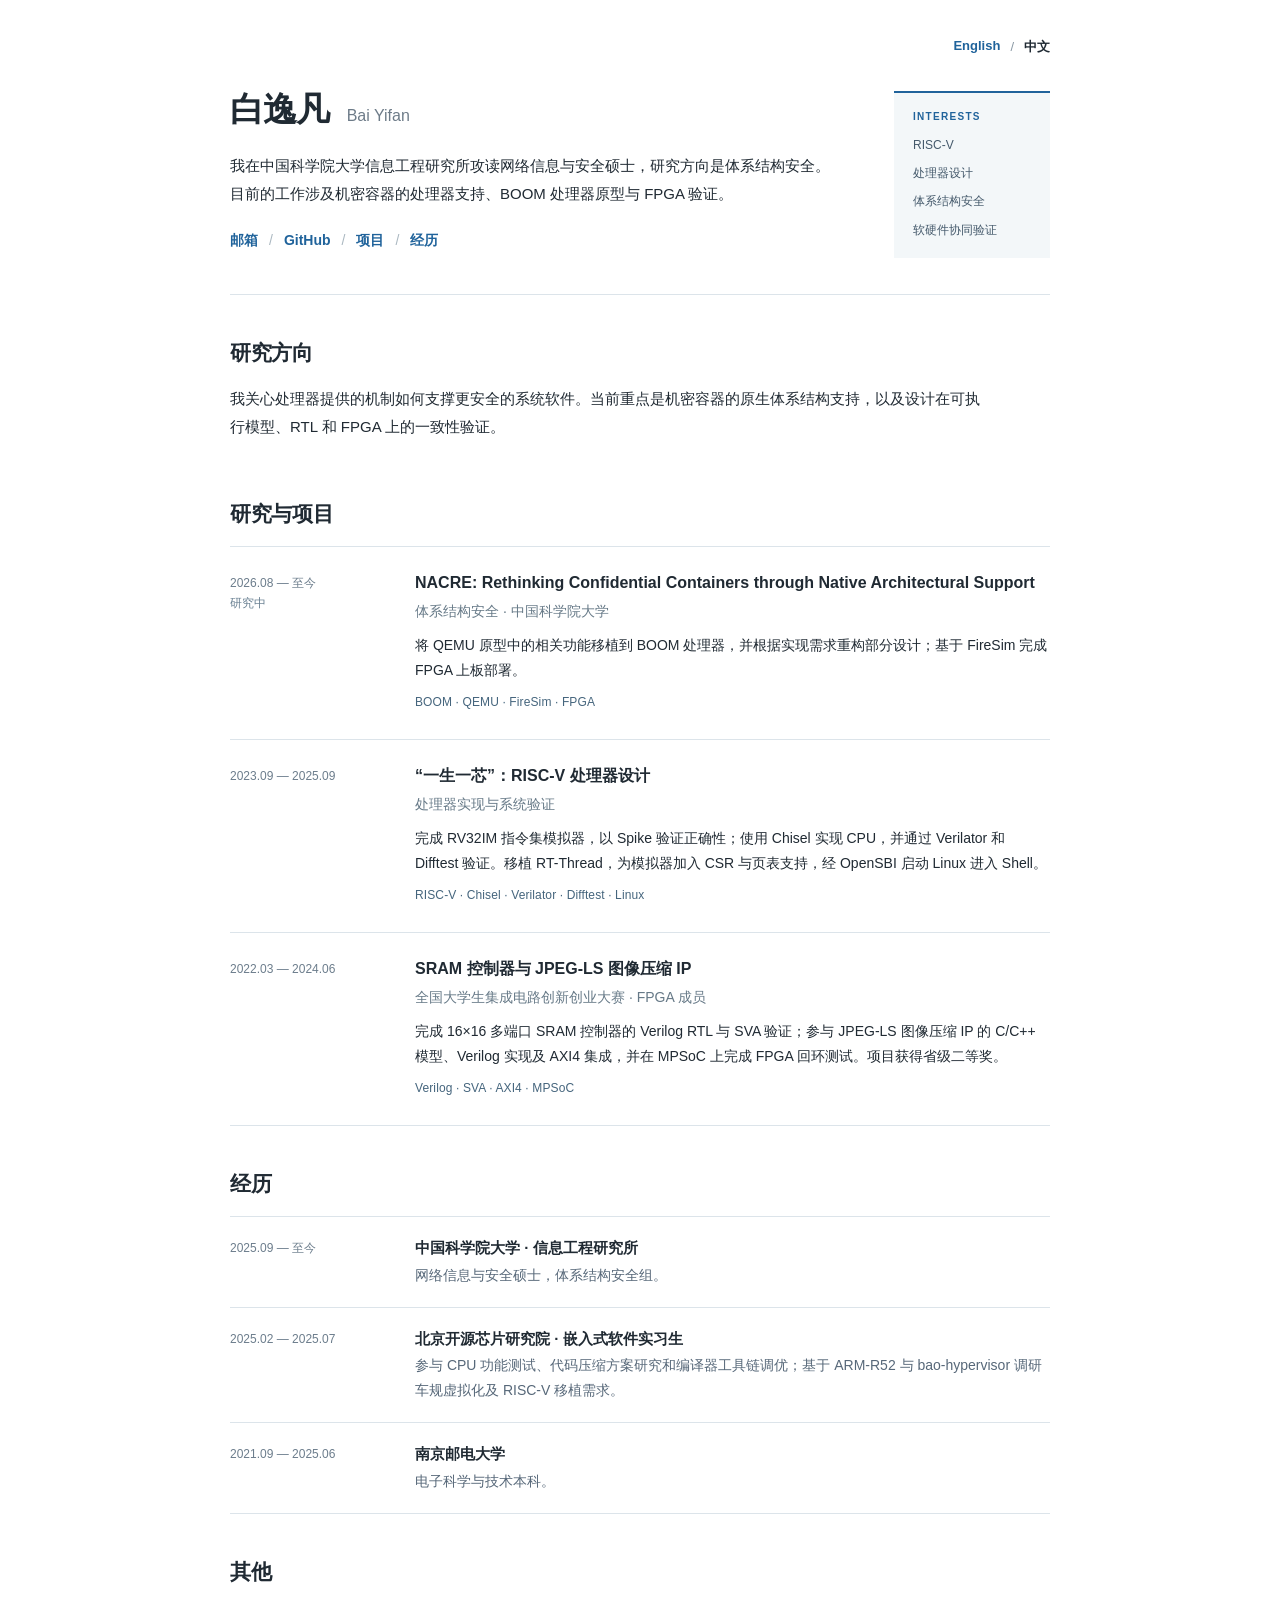
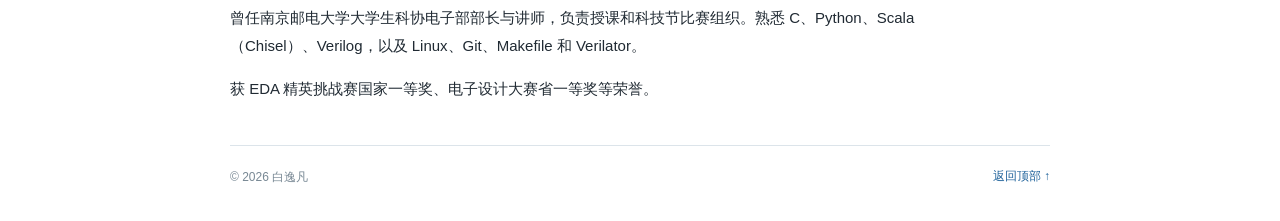
==== zh/index.html @ dbd667eb "Add bilingual GitHub Pages personal site" ====
<!doctype html>
<html lang="zh-CN">
<head>
  <meta charset="UTF-8">
  <meta name="viewport" content="width=device-width, initial-scale=1">
  <meta name="theme-color" content="#ffffff">
  <meta name="description" content="白逸凡的个人主页。关注 RISC-V 处理器、系统软件与体系结构安全。">
  <title>白逸凡 | 处理器与体系结构安全</title>
  <link rel="alternate" hreflang="en" href="../index.html">
  <link rel="alternate" hreflang="zh-CN" href="index.html">
  <link rel="stylesheet" href="../styles.css">
</head>
<body>
  <a class="skip-link" href="#main">跳到正文</a>
  <main class="page" id="main">
    <nav class="language-switch" aria-label="语言选择">
      <a href="../index.html" lang="en">English</a>
      <span aria-hidden="true">/</span>
      <span aria-current="page">中文</span>
    </nav>
    <header class="intro" aria-labelledby="name">
      <div class="intro-main">
        <h1 id="name">白逸凡 <span>Bai Yifan</span></h1>
        <p>我在中国科学院大学信息工程研究所攻读网络信息与安全硕士，研究方向是体系结构安全。目前的工作涉及机密容器的处理器支持、BOOM 处理器原型与 FPGA 验证。</p>
        <nav class="contact-links" aria-label="联系方式和页面导航">
          <a href="mailto:1445617868@qq.com">邮箱</a><span aria-hidden="true">/</span>
          <a href="https://github.com/msuadOf">GitHub</a><span aria-hidden="true">/</span>
          <a href="#projects">项目</a><span aria-hidden="true">/</span>
          <a href="#experience">经历</a>
        </nav>
      </div>
      <div class="intro-aside" aria-label="关注方向">
        <span class="aside-label">INTERESTS</span>
        <span>RISC-V</span><span>处理器设计</span><span>体系结构安全</span><span>软硬件协同验证</span>
      </div>
    </header>

    <section class="section" id="research" aria-labelledby="research-title">
      <h2 id="research-title">研究方向</h2>
      <p>我关心处理器提供的机制如何支撑更安全的系统软件。当前重点是机密容器的原生体系结构支持，以及设计在可执行模型、RTL 和 FPGA 上的一致性验证。</p>
    </section>

    <section class="section" id="projects" aria-labelledby="projects-title">
      <h2 id="projects-title">研究与项目</h2>
      <div class="entries">
        <article class="entry">
          <div class="entry-meta">2026.08 — 至今 <span>研究中</span></div>
          <div class="entry-content">
            <h3>NACRE: Rethinking Confidential Containers through Native Architectural Support</h3>
            <p class="entry-context">体系结构安全 · 中国科学院大学</p>
            <p>将 QEMU 原型中的相关功能移植到 BOOM 处理器，并根据实现需求重构部分设计；基于 FireSim 完成 FPGA 上板部署。</p>
            <p class="entry-tools">BOOM · QEMU · FireSim · FPGA</p>
          </div>
        </article>
        <article class="entry">
          <div class="entry-meta">2023.09 — 2025.09</div>
          <div class="entry-content">
            <h3>“一生一芯”：RISC-V 处理器设计</h3>
            <p class="entry-context">处理器实现与系统验证</p>
            <p>完成 RV32IM 指令集模拟器，以 Spike 验证正确性；使用 Chisel 实现 CPU，并通过 Verilator 和 Difftest 验证。移植 RT-Thread，为模拟器加入 CSR 与页表支持，经 OpenSBI 启动 Linux 进入 Shell。</p>
            <p class="entry-tools">RISC-V · Chisel · Verilator · Difftest · Linux</p>
          </div>
        </article>
        <article class="entry">
          <div class="entry-meta">2022.03 — 2024.06</div>
          <div class="entry-content">
            <h3>SRAM 控制器与 JPEG-LS 图像压缩 IP</h3>
            <p class="entry-context">全国大学生集成电路创新创业大赛 · FPGA 成员</p>
            <p>完成 16×16 多端口 SRAM 控制器的 Verilog RTL 与 SVA 验证；参与 JPEG-LS 图像压缩 IP 的 C/C++ 模型、Verilog 实现及 AXI4 集成，并在 MPSoC 上完成 FPGA 回环测试。项目获得省级二等奖。</p>
            <p class="entry-tools">Verilog · SVA · AXI4 · MPSoC</p>
          </div>
        </article>
      </div>
    </section>

    <section class="section" id="experience" aria-labelledby="experience-title">
      <h2 id="experience-title">经历</h2>
      <div class="entries compact">
        <article class="entry"><div class="entry-meta">2025.09 — 至今</div><div class="entry-content"><h3>中国科学院大学 · 信息工程研究所</h3><p>网络信息与安全硕士，体系结构安全组。</p></div></article>
        <article class="entry"><div class="entry-meta">2025.02 — 2025.07</div><div class="entry-content"><h3>北京开源芯片研究院 · 嵌入式软件实习生</h3><p>参与 CPU 功能测试、代码压缩方案研究和编译器工具链调优；基于 ARM-R52 与 bao-hypervisor 调研车规虚拟化及 RISC-V 移植需求。</p></div></article>
        <article class="entry"><div class="entry-meta">2021.09 — 2025.06</div><div class="entry-content"><h3>南京邮电大学</h3><p>电子科学与技术本科。</p></div></article>
      </div>
    </section>

    <section class="section section-end" aria-labelledby="more-title">
      <h2 id="more-title">其他</h2>
      <p>曾任南京邮电大学大学生科协电子部部长与讲师，负责授课和科技节比赛组织。熟悉 C、Python、Scala（Chisel）、Verilog，以及 Linux、Git、Makefile 和 Verilator。</p>
      <p>获 EDA 精英挑战赛国家一等奖、电子设计大赛省一等奖等荣誉。</p>
    </section>

    <footer class="footer"><span>© 2026 白逸凡</span><a href="#main">返回顶部 ↑</a></footer>
  </main>
</body>
</html>
---- styles.css ----
:root{color-scheme:light;--text:#202a33;--muted:#576879;--blue:#20639b;--blue-hover:#104c7c;--line:#dce4ea;--soft:#f3f7f9;--sans:"PingFang SC","Hiragino Sans GB","Microsoft YaHei","Noto Sans CJK SC",Arial,sans-serif;--latin:"Avenir Next","Helvetica Neue",Arial,sans-serif}
*{box-sizing:border-box}
html{scroll-behavior:smooth;scrollbar-color:#a6b7c3 #f3f7f9;scrollbar-width:thin}
body{margin:0;background:#fff;color:var(--text);font-family:var(--sans);font-size:15px;line-height:1.85}
body::-webkit-scrollbar{width:10px}body::-webkit-scrollbar-track{background:#f3f7f9}body::-webkit-scrollbar-thumb{background:#a6b7c3;border:2px solid #f3f7f9;border-radius:8px}body::-webkit-scrollbar-thumb:hover{background:#718c9e}
a{color:var(--blue);text-decoration:none;border-bottom:1px solid transparent}a:hover{color:var(--blue-hover);border-bottom-color:currentColor}a:focus-visible{outline:2px solid var(--blue);outline-offset:4px;border-radius:2px}
.skip-link{position:absolute;left:12px;top:-60px;background:#fff;padding:6px 12px;z-index:2}.skip-link:focus{top:10px}
.page{width:min(820px,calc(100% - 48px));margin:0 auto;padding:69px 0 32px}
.language-switch{display:flex;justify-content:flex-end;align-items:center;gap:10px;margin:-35px 0 28px;font-family:var(--latin),var(--sans);font-size:13px;color:#8998a4}.language-switch a{font-weight:600}.language-switch [aria-current="page"]{color:var(--text);font-weight:650}
.intro{display:grid;grid-template-columns:minmax(0,1fr) 156px;gap:54px;align-items:start;padding-bottom:36px;border-bottom:1px solid var(--line)}
.intro h1{font-family:var(--latin),var(--sans);font-size:34px;line-height:1.3;font-weight:650;letter-spacing:-.035em;margin:0 0 21px}.intro h1 span{font-size:16px;font-weight:400;letter-spacing:0;color:#6d7b88;margin-left:10px;white-space:nowrap}
p{margin:0 0 15px}.intro-main>p{max-width:650px}.contact-links{display:flex;flex-wrap:wrap;gap:0 11px;margin-top:20px;font-size:14px;font-weight:600}.contact-links span{color:#abb8c1;font-weight:400}
.intro-aside{margin-top:4px;padding:17px 19px;background:var(--soft);border-top:2px solid var(--blue);display:flex;flex-direction:column;gap:6px;font-size:12px;color:#44596b}.aside-label{font:700 10px/1.4 var(--latin);letter-spacing:.13em;color:var(--blue);margin-bottom:4px}
.section{padding-top:43px}.section h2{font-family:var(--latin),var(--sans);font-size:21px;line-height:1.4;letter-spacing:-.015em;margin:0 0 18px;font-weight:650}.section>p{max-width:760px}.entries{border-top:1px solid var(--line)}.entry{display:grid;grid-template-columns:160px minmax(0,1fr);gap:25px;padding:24px 0 25px;border-bottom:1px solid var(--line)}.entry-meta{font-family:var(--latin),var(--sans);font-size:12px;line-height:1.7;color:#6c7d8c;padding-top:2px;white-space:nowrap}.entry-meta span{display:block;color:#687f91}.entry h3{font-size:16px;line-height:1.55;margin:0 0 3px;font-weight:650}.entry p{font-size:14px;line-height:1.8;margin-bottom:9px}.entry p:last-child{margin-bottom:0}.entry-context{color:#667987}.entry-tools{color:#45657d;font-size:12px!important;font-family:var(--latin),var(--sans);letter-spacing:.01em}.compact .entry{padding:19px 0}.compact .entry h3{font-size:15px}.compact .entry p{color:var(--muted)}.section-end{padding-bottom:28px}.footer{border-top:1px solid var(--line);padding-top:19px;display:flex;align-items:center;justify-content:space-between;gap:20px;color:#788894;font-size:12px}.footer a{font-size:12px}
@media(max-width:680px){.page{width:min(100% - 36px,820px);padding-top:39px}.intro{grid-template-columns:1fr;gap:22px;padding-bottom:28px}.intro h1{font-size:31px}.intro h1 span{display:block;margin:2px 0 0;font-size:15px}.intro-aside{margin-top:0;display:block;padding:13px 16px;line-height:1.9}.intro-aside span:not(.aside-label){display:inline}.intro-aside span:not(.aside-label):not(:last-child):after{content:" · ";color:#9eb0bd}.aside-label{display:block}.section{padding-top:34px}.entry{grid-template-columns:1fr;gap:4px;padding:21px 0}.entry-meta span{display:inline;margin-left:8px}.entry h3{font-size:15px}}
@media(max-width:680px){.language-switch{margin:-12px 0 29px}}
@media(max-width:380px){.page{width:calc(100% - 30px)}.intro h1{font-size:29px}.entry-meta{white-space:normal}}
@media(prefers-reduced-motion:reduce){html{scroll-behavior:auto}}
@media(forced-colors:active){html{scrollbar-color:auto}.intro-aside{border:1px solid CanvasText}}
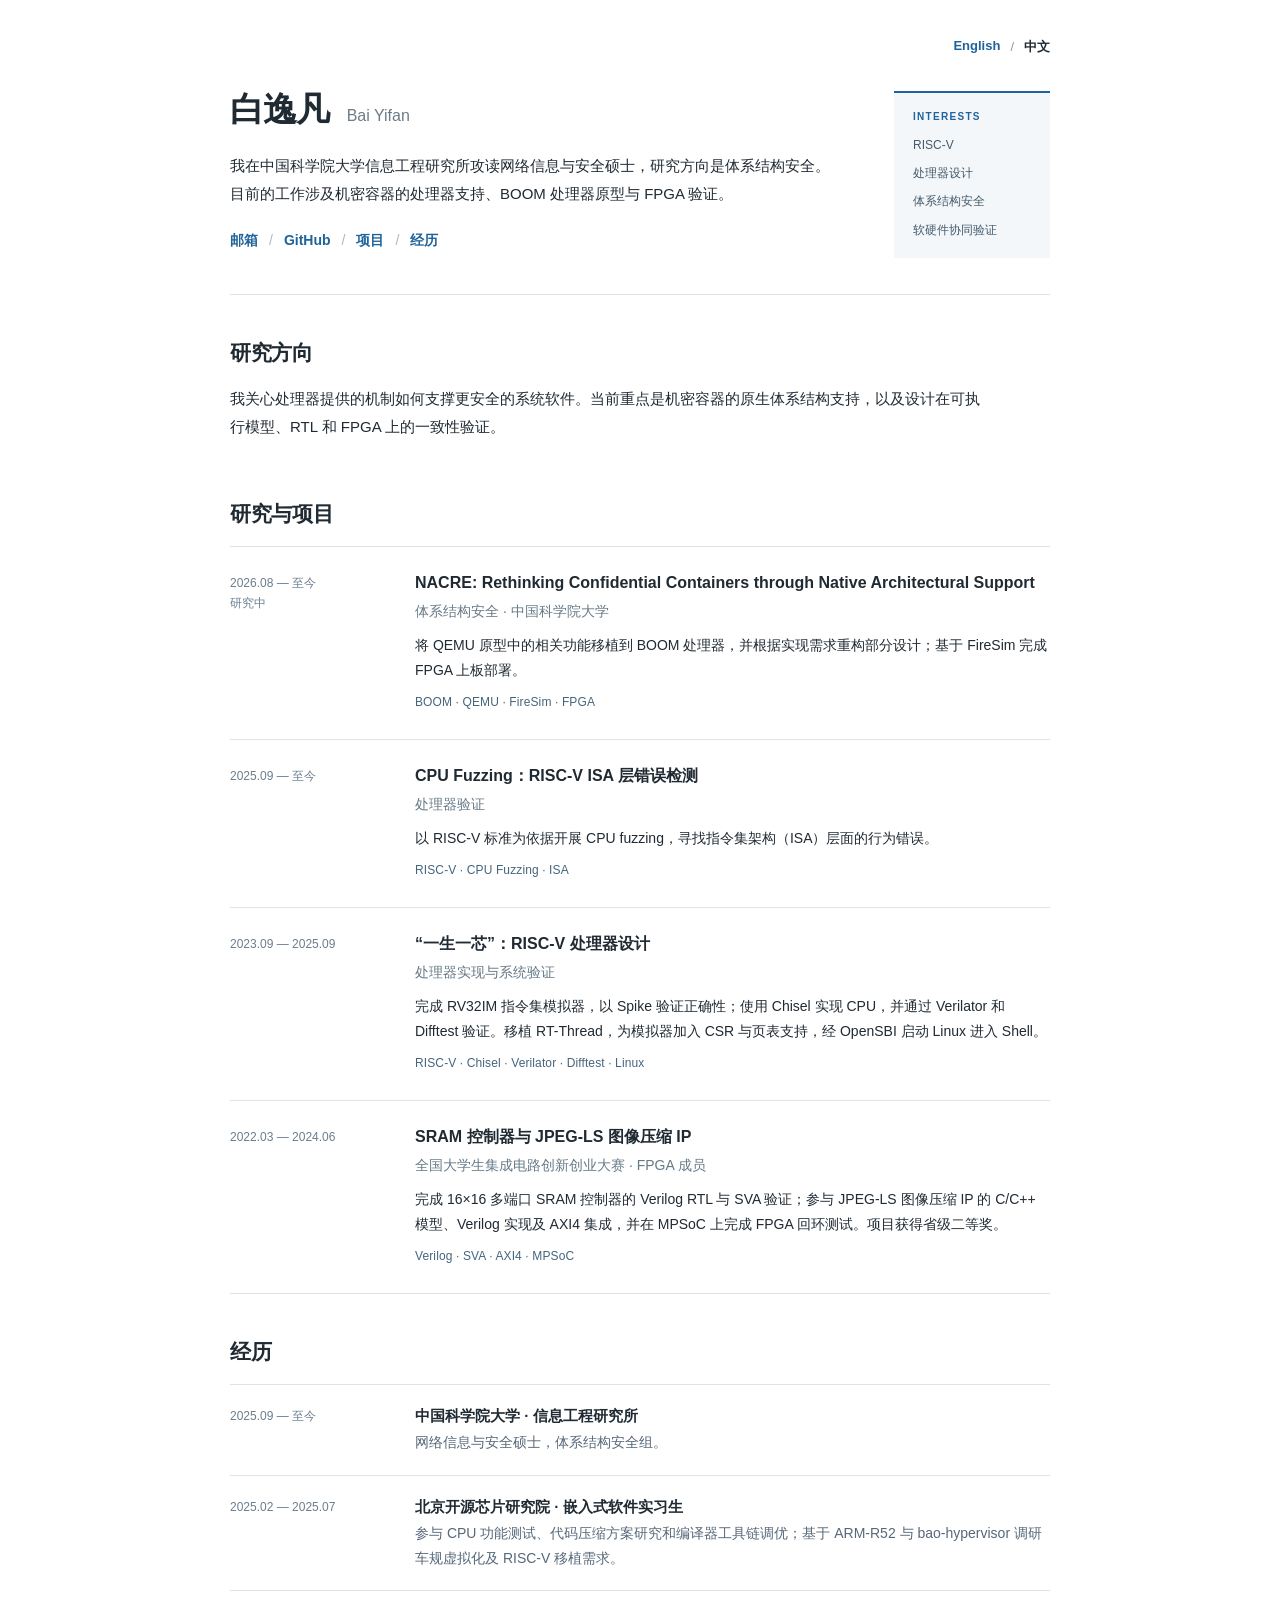
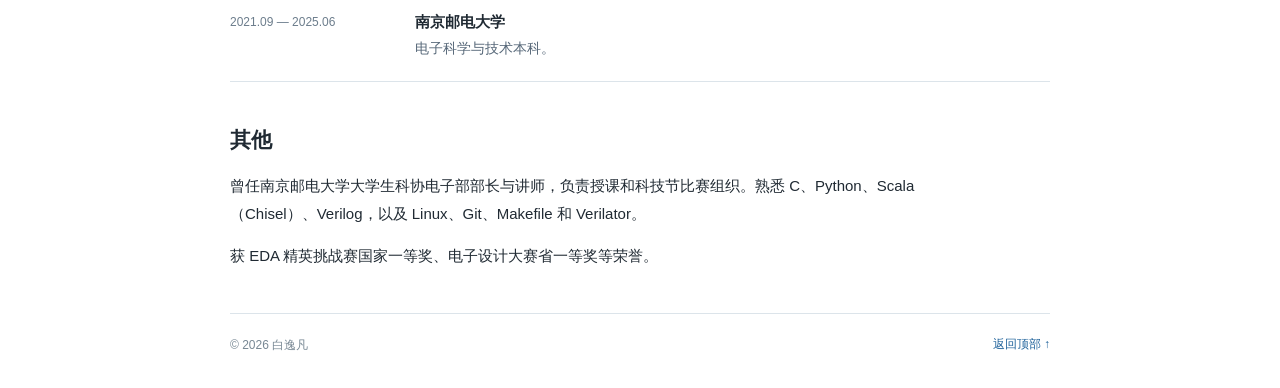
==== commit 419dc5b7: "Add RISC-V CPU fuzzing to homepage and resume" ====
--- a/zh/index.html
+++ b/zh/index.html
@@ -53,6 +53,15 @@
           </div>
         </article>
         <article class="entry">
+          <div class="entry-meta">2025.09 — 至今</div>
+          <div class="entry-content">
+            <h3>CPU Fuzzing：RISC-V ISA 层错误检测</h3>
+            <p class="entry-context">处理器验证</p>
+            <p>以 RISC-V 标准为依据开展 CPU fuzzing，寻找指令集架构（ISA）层面的行为错误。</p>
+            <p class="entry-tools">RISC-V · CPU Fuzzing · ISA</p>
+          </div>
+        </article>
+        <article class="entry">
           <div class="entry-meta">2023.09 — 2025.09</div>
           <div class="entry-content">
             <h3>“一生一芯”：RISC-V 处理器设计</h3>
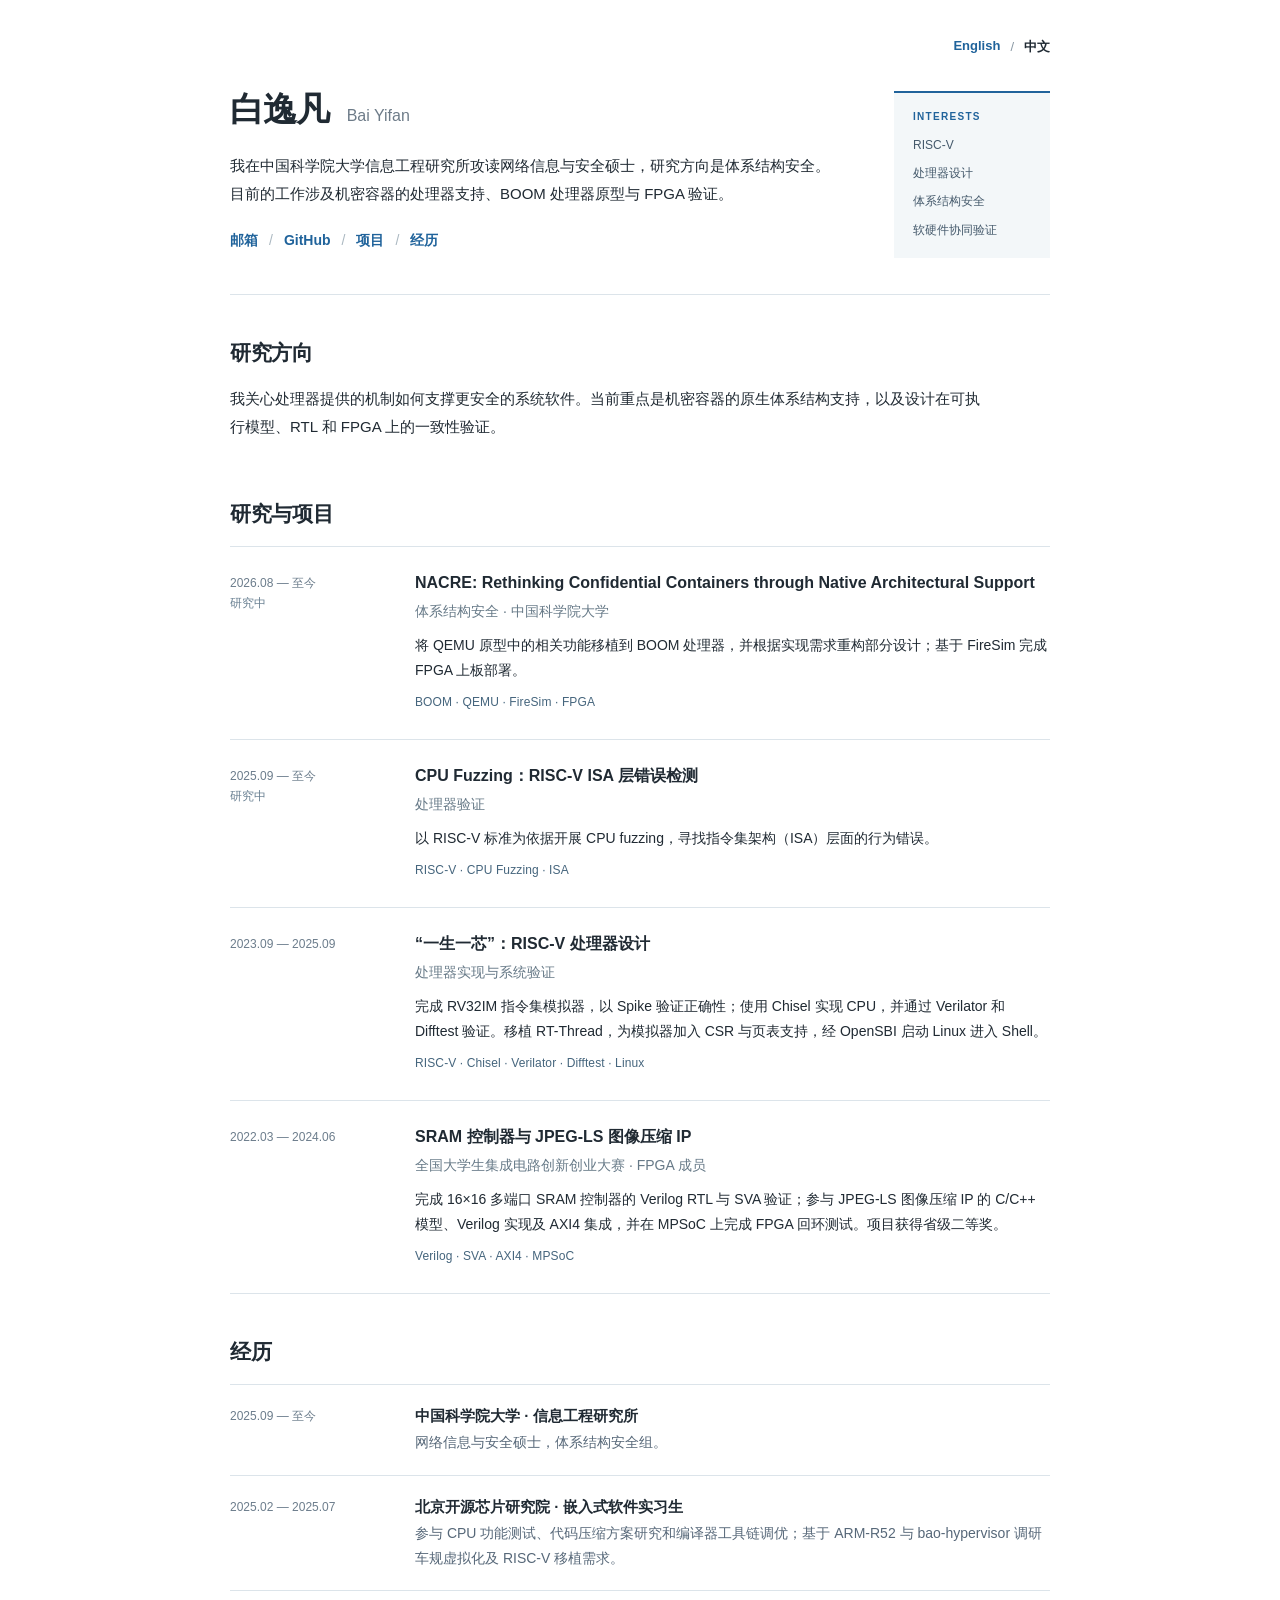
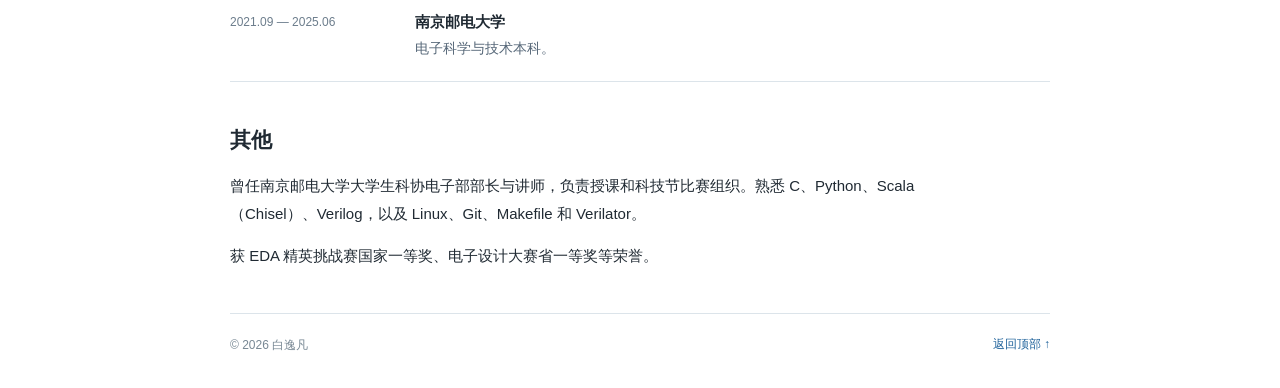
==== commit dbaebe3e: "Mark CPU fuzzing as ongoing research" ====
--- a/zh/index.html
+++ b/zh/index.html
@@ -53,7 +53,7 @@
           </div>
         </article>
         <article class="entry">
-          <div class="entry-meta">2025.09 — 至今</div>
+          <div class="entry-meta">2025.09 — 至今 <span>研究中</span></div>
           <div class="entry-content">
             <h3>CPU Fuzzing：RISC-V ISA 层错误检测</h3>
             <p class="entry-context">处理器验证</p>
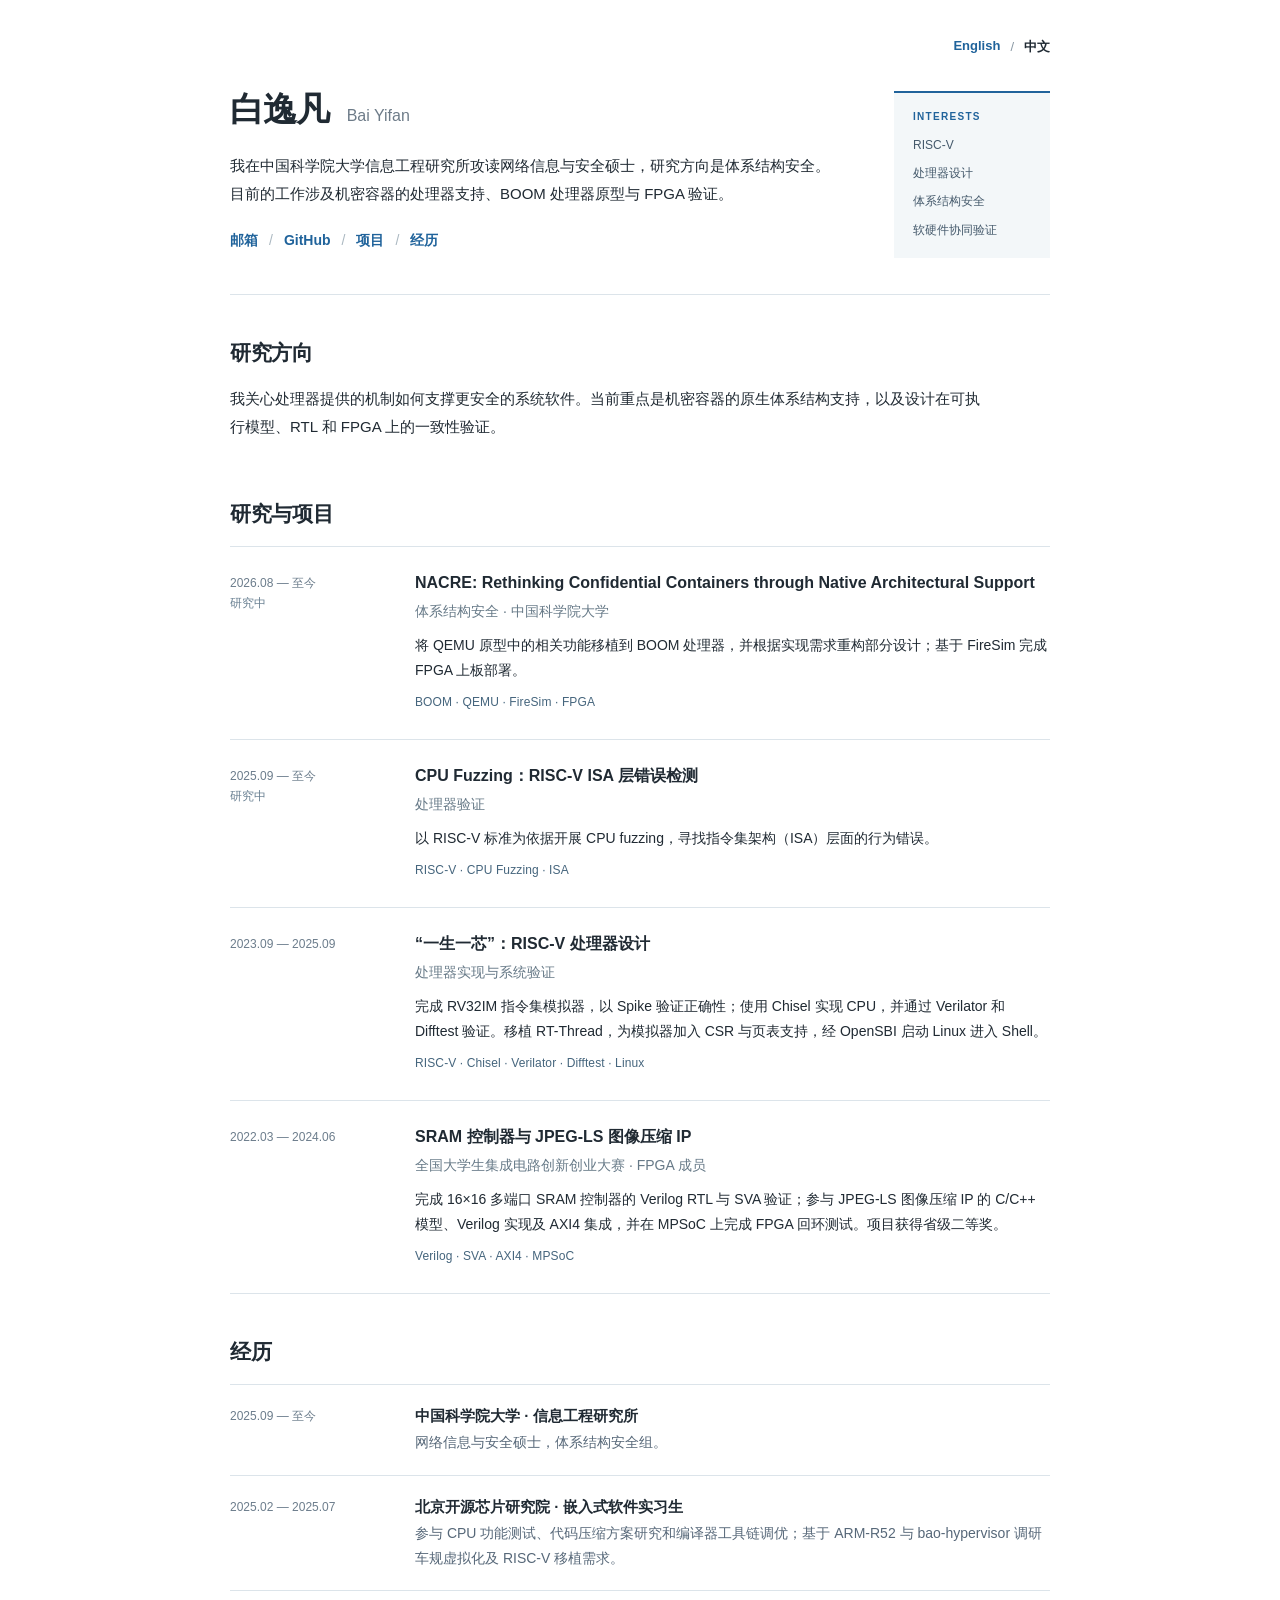
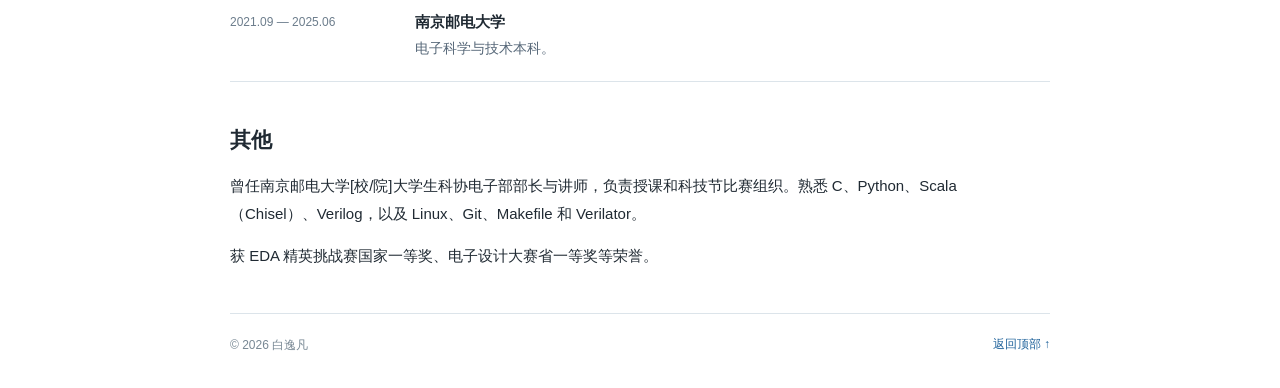
==== commit cfa7fe81: "Clarify student association name in campus experience" ====
--- a/zh/index.html
+++ b/zh/index.html
@@ -93,7 +93,7 @@
 
     <section class="section section-end" aria-labelledby="more-title">
       <h2 id="more-title">其他</h2>
-      <p>曾任南京邮电大学大学生科协电子部部长与讲师，负责授课和科技节比赛组织。熟悉 C、Python、Scala（Chisel）、Verilog，以及 Linux、Git、Makefile 和 Verilator。</p>
+      <p>曾任南京邮电大学[校/院]大学生科协电子部部长与讲师，负责授课和科技节比赛组织。熟悉 C、Python、Scala（Chisel）、Verilog，以及 Linux、Git、Makefile 和 Verilator。</p>
       <p>获 EDA 精英挑战赛国家一等奖、电子设计大赛省一等奖等荣誉。</p>
     </section>
 
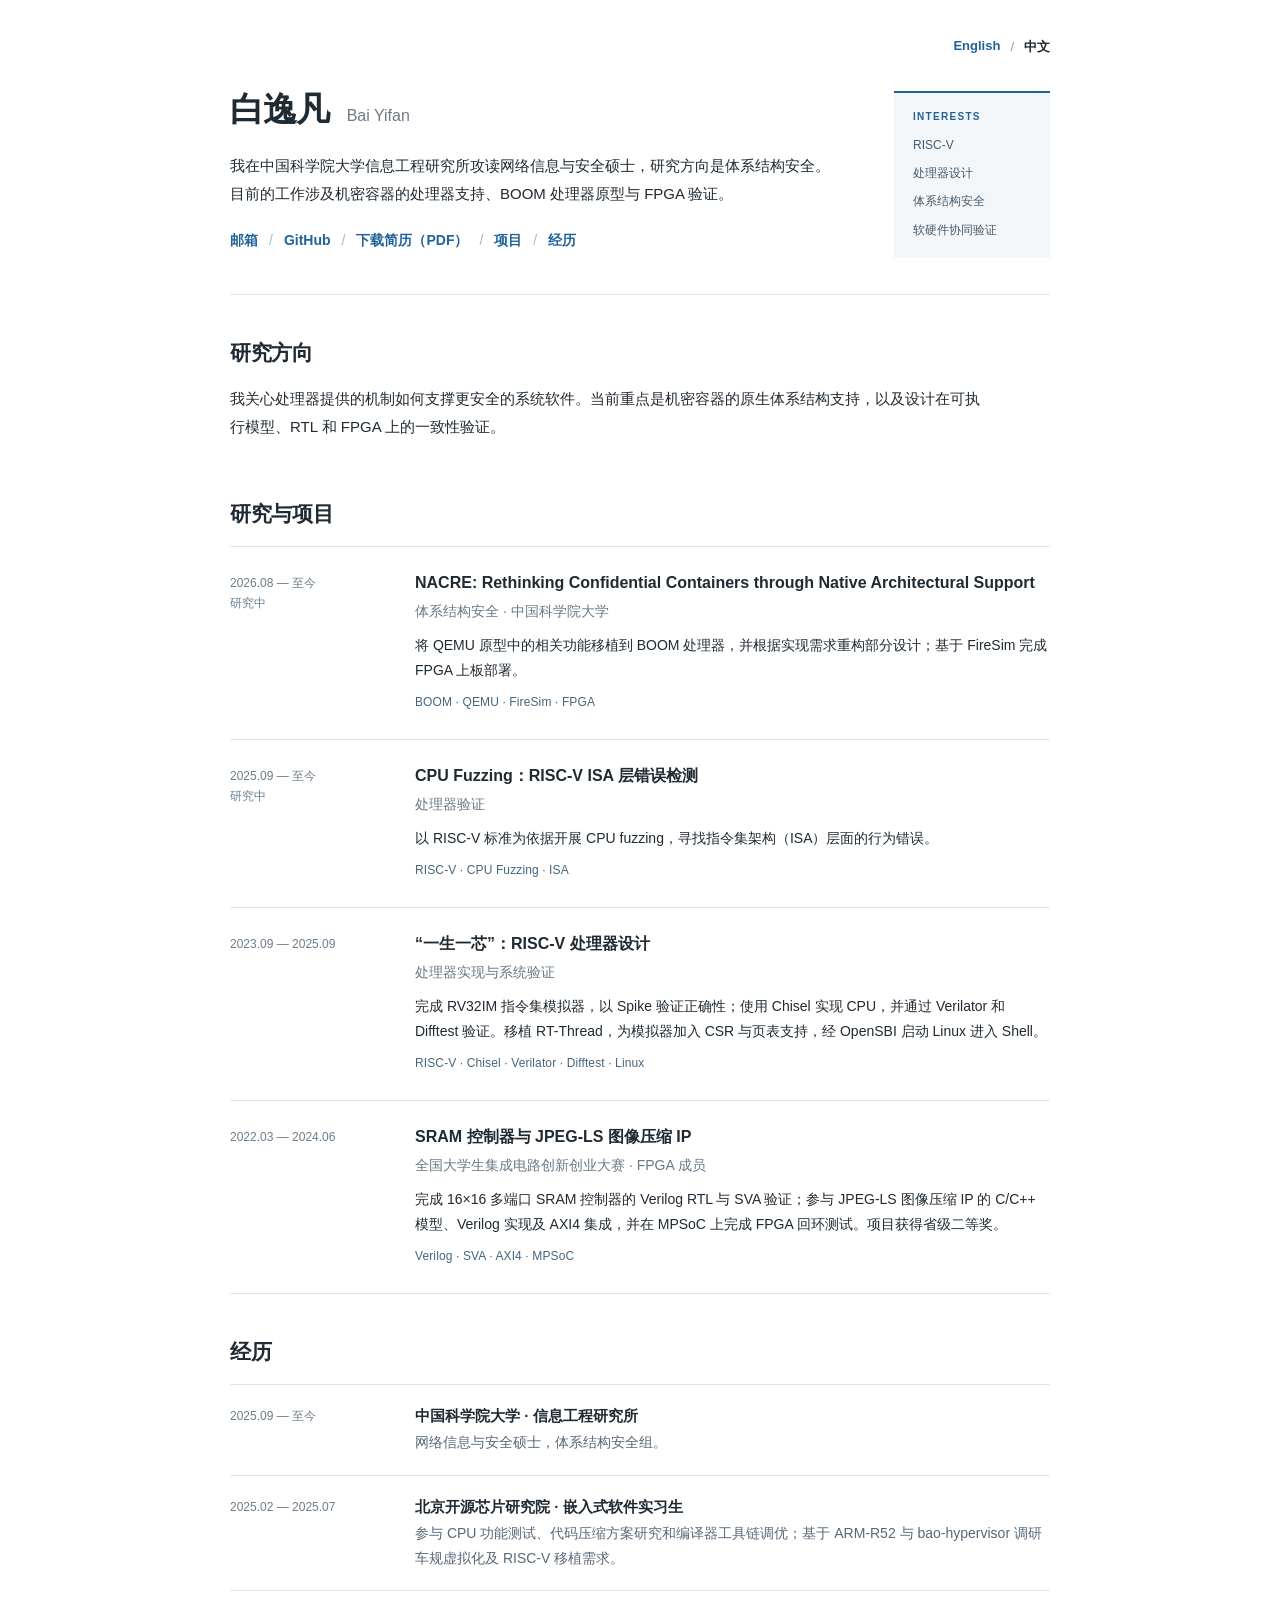
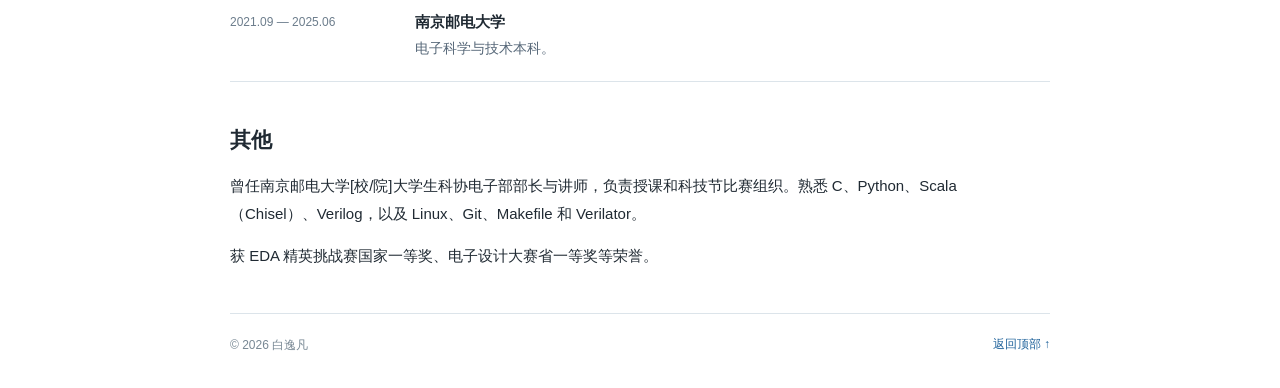
==== commit cfbc200b: "Build resume PDF in Pages workflow and add download links" ====
--- a/zh/index.html
+++ b/zh/index.html
@@ -25,6 +25,7 @@
         <nav class="contact-links" aria-label="联系方式和页面导航">
           <a href="mailto:1445617868@qq.com">邮箱</a><span aria-hidden="true">/</span>
           <a href="https://github.com/msuadOf">GitHub</a><span aria-hidden="true">/</span>
+          <a href="../work-resume.pdf" download="白逸凡-简历.pdf" type="application/pdf">下载简历（PDF）</a><span aria-hidden="true">/</span>
           <a href="#projects">项目</a><span aria-hidden="true">/</span>
           <a href="#experience">经历</a>
         </nav>
